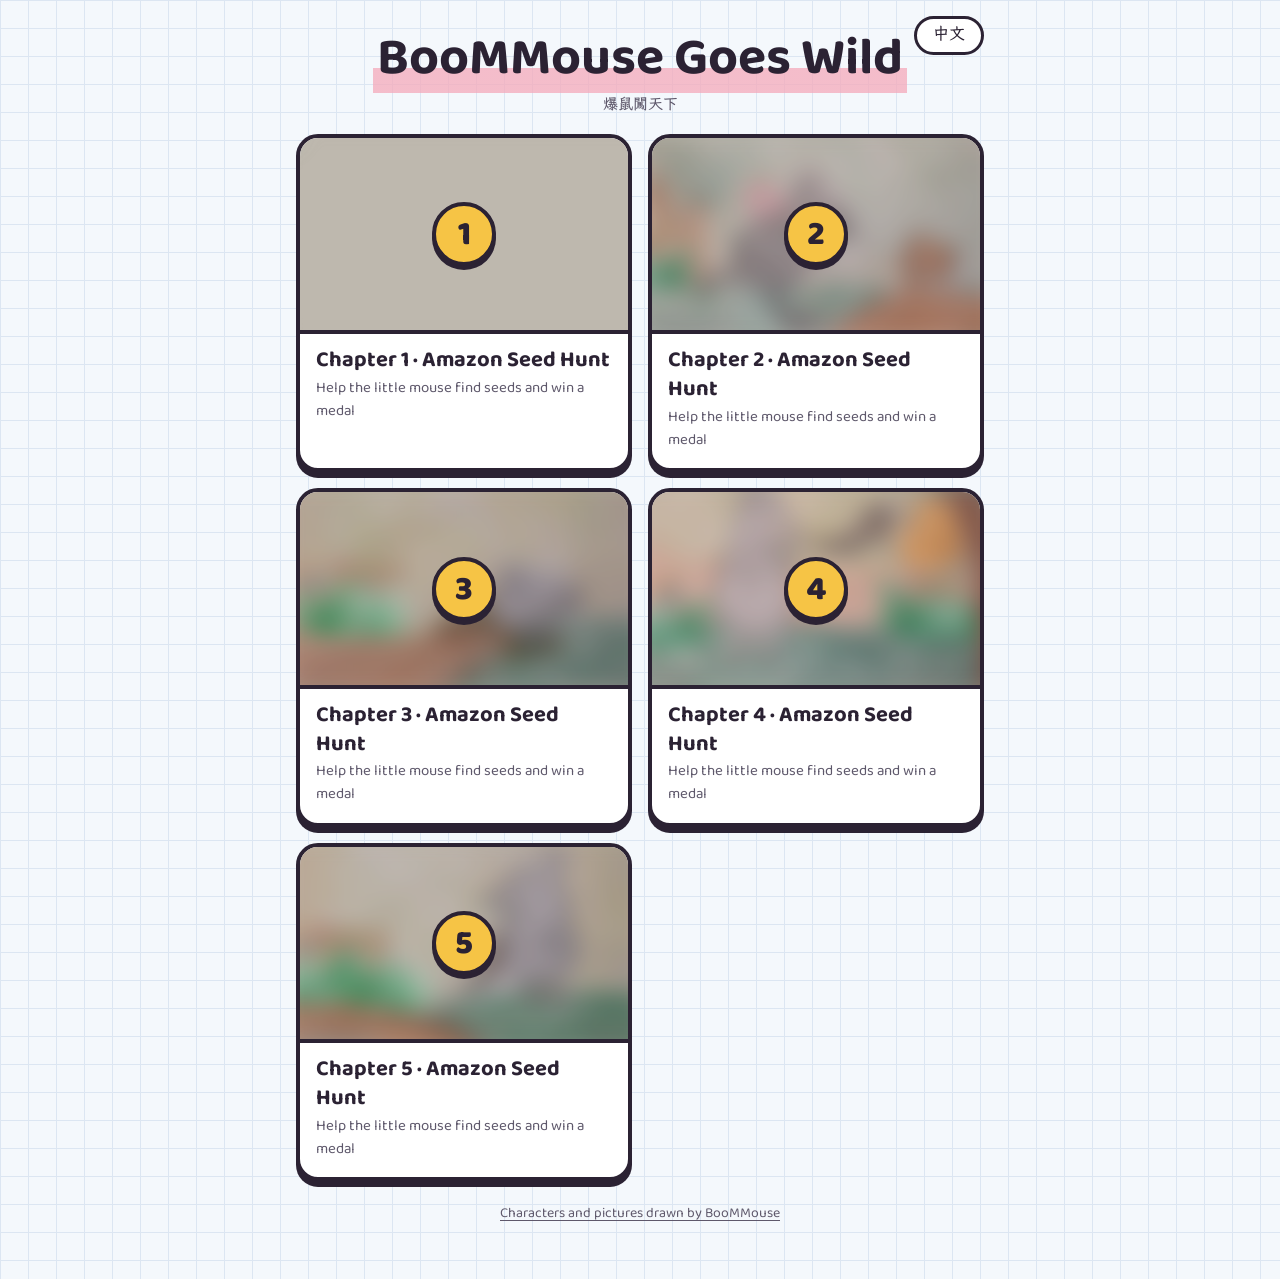
==== index.html @ 5741b4c6 "Add files via upload 初版-少chapter1-amazon" ====
<!doctype html>
<html lang="zh-Hant">
<head>
<meta charset="utf-8">
<meta name="viewport" content="width=device-width, initial-scale=1, viewport-fit=cover">
<title>爆鼠闖天下</title>
<link rel="preconnect" href="https://fonts.googleapis.com">
<link rel="preconnect" href="https://fonts.gstatic.com" crossorigin>
<link rel="stylesheet" href="https://fonts.googleapis.com/css2?family=Baloo+2:wght@600;800&family=LXGW+WenKai+TC:wght@400;700&display=swap">
<style>
  /* 首頁：只列出各章節，點進去玩 */
  :root{
    --paper:#F4F8FC; --grid:#DCE6F2; --card:#FFFFFF; --ink:#2B2233; --ink-soft:#5E586B;
    --sheet:#beb8ae; --cheese:#F6C445; --seed:#F4A9BA;
    --f-hand:"LXGW WenKai TC","PingFang TC","Microsoft JhengHei","Noto Sans TC",system-ui,sans-serif;
    --f-num:"Baloo 2","LXGW WenKai TC",ui-rounded,system-ui,sans-serif;
    color-scheme:light;
  }
  :root:lang(en){ --f-hand:"Baloo 2","LXGW WenKai TC",system-ui,sans-serif; }
  *,*::before,*::after{box-sizing:border-box}
  html,body{margin:0;background:var(--paper)}
  body{
    color:var(--ink); font-family:var(--f-hand); font-size:17px; line-height:1.55; min-height:100vh;
    background-image:linear-gradient(var(--grid) 1px,transparent 1px),linear-gradient(90deg,var(--grid) 1px,transparent 1px);
    background-size:28px 28px;
  }
  main{
    max-width:720px; margin:0 auto; display:flex; flex-direction:column; gap:16px; position:relative;
    padding-block:24px 48px;
    padding-left:max(16px, env(safe-area-inset-left,0px)); padding-right:max(16px, env(safe-area-inset-right,0px));
  }
  header{display:flex;flex-direction:column;align-items:center;text-align:center;gap:4px}
  .hero{width:clamp(100px,24vw,140px);height:auto}
  h1{margin:0;font-size:clamp(34px,9vw,52px);line-height:1.2}
  h1 span{
    background:linear-gradient(transparent 62%, color-mix(in srgb,var(--seed) 75%,transparent) 62%, color-mix(in srgb,var(--seed) 75%,transparent) 92%, transparent 92%);
    padding:0 4px;
  }
  .alt{margin:0;font-family:var(--f-num);font-weight:600;font-size:15px;color:var(--ink-soft)}
  .credit{margin:0;font-size:14px;color:var(--ink-soft);text-align:center}
  .credit a{color:inherit;text-decoration:underline;text-underline-offset:3px;display:inline-block;padding:6px 4px}
  .credit a:focus-visible{outline:3px dashed var(--ink);outline-offset:2px}
  .langBtn{
    position:absolute;top:16px;right:max(16px, env(safe-area-inset-right,0px));
    font:inherit;font-weight:700;font-size:16px;padding:4px 16px;border:3px solid var(--ink);border-radius:999px;
    background:var(--card);color:var(--ink);cursor:pointer;
  }
  .langBtn:focus-visible{outline:3px dashed var(--ink);outline-offset:2px}

  .chapters{display:grid;grid-template-columns:repeat(auto-fill,minmax(260px,1fr));gap:16px}
  .ch{
    display:flex;flex-direction:column;background:var(--card);color:var(--ink);text-decoration:none;
    border:4px solid var(--ink);border-radius:22px;box-shadow:0 6px 0 var(--ink);overflow:hidden;
  }
  a.ch:active{transform:translateY(3px);box-shadow:0 3px 0 var(--ink)}
  a.ch:focus-visible{outline:4px dashed var(--ink);outline-offset:4px}
  .thumb{position:relative;aspect-ratio:5/3;background:var(--sheet);border-bottom:4px solid var(--ink);overflow:hidden}
  .thumb img{display:block;width:100%;height:100%;object-fit:cover;filter:blur(10px);transform:scale(1.15);opacity:.8}
  .badge{
    position:absolute;inset:0;margin:auto;width:64px;height:64px;display:grid;place-items:center;
    border-radius:50%;background:var(--cheese);border:4px solid var(--ink);box-shadow:0 4px 0 var(--ink);
    font-family:var(--f-num);font-weight:800;font-size:34px;line-height:1;padding-top:.08em;
  }
  .info{padding:12px 16px 16px;display:flex;flex-direction:column;gap:2px}
  .info b{font-size:22px;line-height:1.3}
  .info small{font-size:15px;color:var(--ink-soft)}
  .ch.soon{opacity:.6;border-style:dashed;box-shadow:none}
  .ch.soon .thumb{background:var(--grid)}
</style>
</head>
<body>
<main>
  <button class="langBtn" id="langBtn" type="button">English</button>
  <header>
    <img class="hero" src="chapter1-amazon/assets/mouse.png?v=00ee7076" alt="">
    <h1><span data-i18n="title">爆鼠闖天下</span></h1>
    <p class="alt" data-i18n="alt">BooMMouse Goes Wild</p>
  </header>

  <!-- 新章節：複製一張卡片，改 href 和文字；還沒做好的用 div.ch.soon -->
  <section class="chapters">
    <a class="ch" href="chapter1-amazon/index.html">
      <div class="thumb"><img src="chapter1-amazon/assets/reveal.png?v=168866e9" alt=""><span class="badge">1</span></div>
      <div class="info"><b data-i18n="ch1">第一章　亞馬遜吃瓜子</b><small data-i18n="chSub">帶小老鼠吃瓜子，四關過完拿勳章</small></div>
    </a>
    <a class="ch" href="chapter2-amazon/index.html">
      <div class="thumb"><img src="chapter2-amazon/assets/reveal.png?v=fc1c5375" alt=""><span class="badge">2</span></div>
      <div class="info"><b data-i18n="ch2">第二章　亞馬遜吃瓜子</b><small data-i18n="chSub">帶小老鼠吃瓜子，四關過完拿勳章</small></div>
    </a>
    <a class="ch" href="chapter3-amazon/index.html">
      <div class="thumb"><img src="chapter3-amazon/assets/reveal.png?v=168d3d4b" alt=""><span class="badge">3</span></div>
      <div class="info"><b data-i18n="ch3">第三章　亞馬遜吃瓜子</b><small data-i18n="chSub">帶小老鼠吃瓜子，四關過完拿勳章</small></div>
    </a>
    <a class="ch" href="chapter4-amazon/index.html">
      <div class="thumb"><img src="chapter4-amazon/assets/reveal.png?v=08d8a5ff" alt=""><span class="badge">4</span></div>
      <div class="info"><b data-i18n="ch4">第四章　亞馬遜吃瓜子</b><small data-i18n="chSub">帶小老鼠吃瓜子，四關過完拿勳章</small></div>
    </a>
    <a class="ch" href="chapter5-amazon/index.html">
      <div class="thumb"><img src="chapter5-amazon/assets/reveal.png?v=6afbbf56" alt=""><span class="badge">5</span></div>
      <div class="info"><b data-i18n="ch5">第五章　亞馬遜吃瓜子</b><small data-i18n="chSub">帶小老鼠吃瓜子，四關過完拿勳章</small></div>
    </a>
  </section>

  <p class="credit"><a href="https://boommouse.com/" target="_blank" rel="noopener" data-i18n="credit">角色和圖都是 BooMMouse 畫的</a></p>
</main>
<script>
(function(){
  // 和各章節共用同一個語言設定（localStorage boommouse-lang）
  const TEXT = {
    zh: { htmlLang:'zh-Hant', docTitle:'爆鼠闖天下', langBtn:'English',
      title:'爆鼠闖天下', alt:'BooMMouse Goes Wild',
      ch1:'第一章　亞馬遜吃瓜子', ch2:'第二章　亞馬遜吃瓜子', ch3:'第三章　亞馬遜吃瓜子',
      ch4:'第四章　亞馬遜吃瓜子', ch5:'第五章　亞馬遜吃瓜子',
      chSub:'帶小老鼠吃瓜子，四關過完拿勳章', soon:'即將推出',
      credit:'角色和圖都是 BooMMouse 畫的' },
    en: { htmlLang:'en', docTitle:'BooMMouse Goes Wild', langBtn:'中文',
      title:'BooMMouse Goes Wild', alt:'爆鼠闖天下',
      ch1:'Chapter 1 · Amazon Seed Hunt', ch2:'Chapter 2 · Amazon Seed Hunt', ch3:'Chapter 3 · Amazon Seed Hunt',
      ch4:'Chapter 4 · Amazon Seed Hunt', ch5:'Chapter 5 · Amazon Seed Hunt',
      chSub:'Help the little mouse find seeds and win a medal', soon:'Coming soon',
      credit:'Characters and pictures drawn by BooMMouse' }
  };
  const store = {
    get(k){ try{ return localStorage.getItem(k); }catch(e){ return null; } },
    set(k,v){ try{ localStorage.setItem(k,v); }catch(e){} }
  };
  let lang = store.get('boommouse-lang') || 'en'; // 還沒選過語言時預設英文
  function apply(){
    const t = TEXT[lang];
    document.documentElement.lang = t.htmlLang; document.title = t.docTitle;
    document.getElementById('langBtn').textContent = t.langBtn;
    document.querySelectorAll('[data-i18n]').forEach(el => el.textContent = t[el.dataset.i18n]);
  }
  document.getElementById('langBtn').addEventListener('click', () => {
    lang = lang === 'zh' ? 'en' : 'zh'; store.set('boommouse-lang', lang); apply();
  });
  apply();
})();
</script>
</body>
</html>
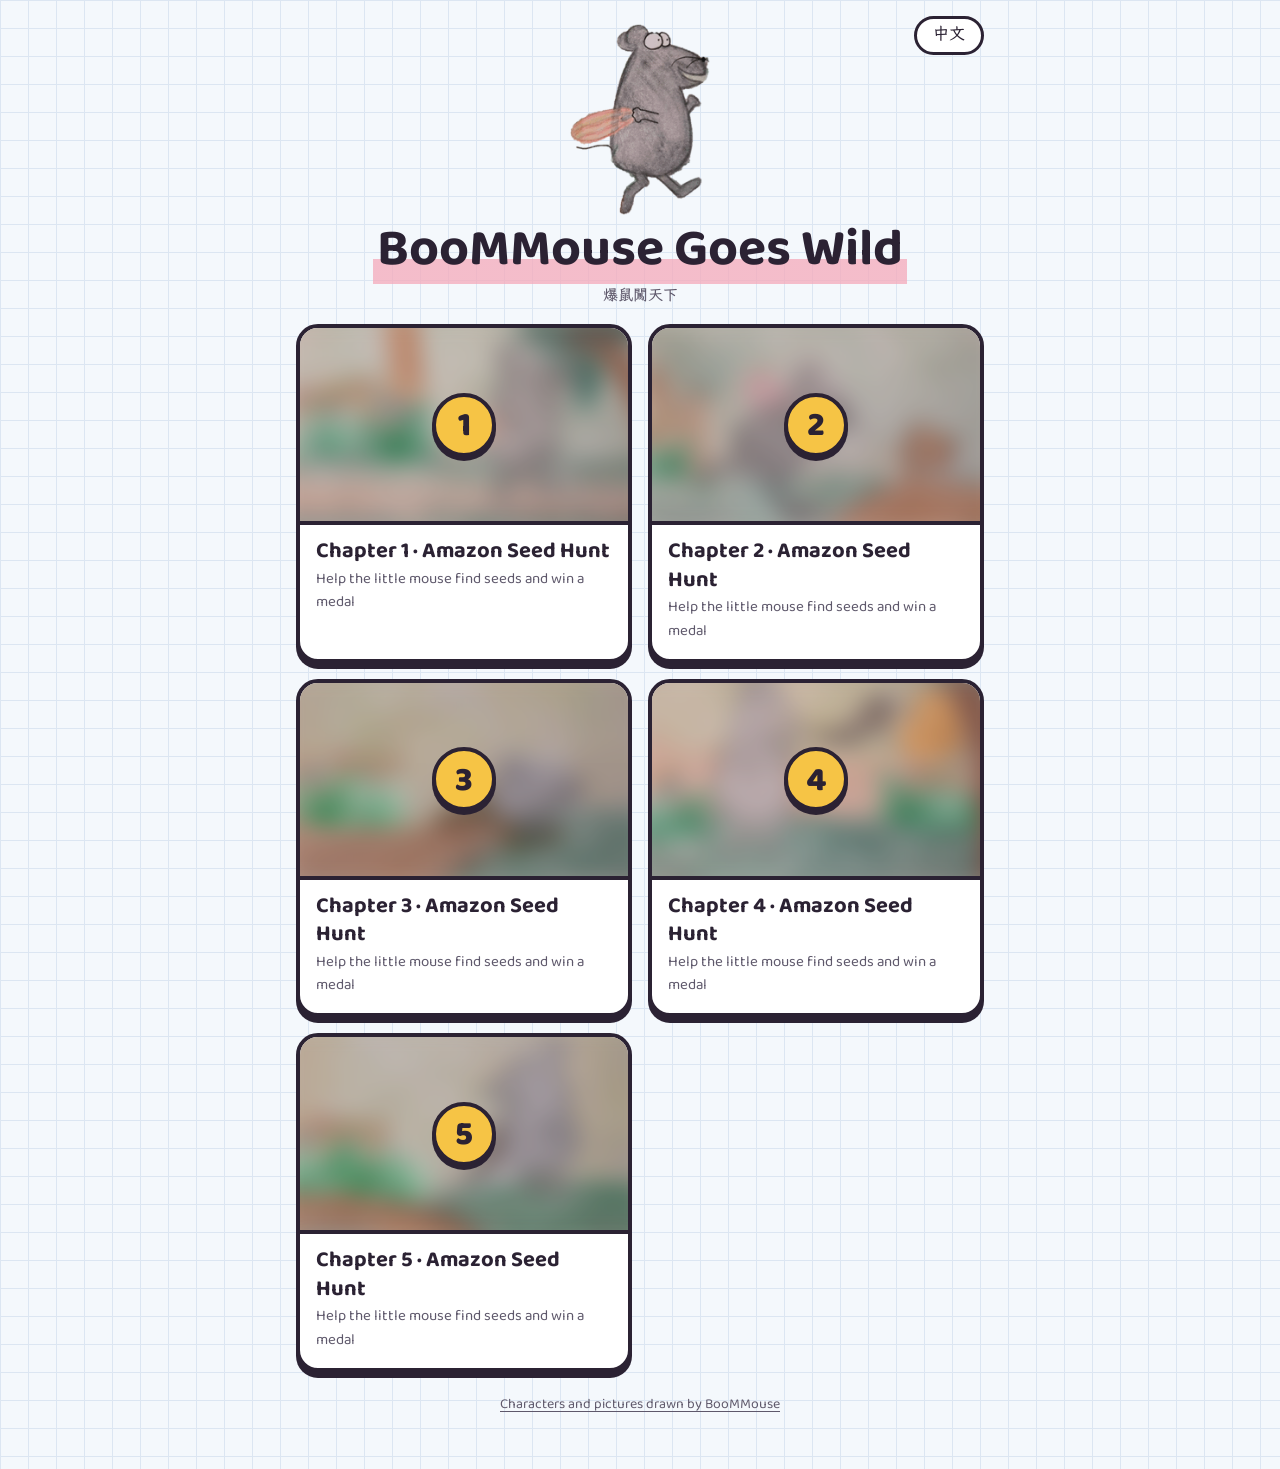
==== commit e99c0432: "Add files via upload 調整語系" ====
--- a/index.html
+++ b/index.html
@@ -124,7 +124,8 @@
     get(k){ try{ return localStorage.getItem(k); }catch(e){ return null; } },
     set(k,v){ try{ localStorage.setItem(k,v); }catch(e){} }
   };
-  let lang = store.get('boommouse-lang') || 'en'; // 還沒選過語言時預設英文
+  let lang = store.get('boommouse-lang') ||  // 還沒選過語言時：裝置是中文就用中文，其他用英文
+    (/^zh/i.test((navigator.languages && navigator.languages[0]) || navigator.language || '') ? 'zh' : 'en');
   function apply(){
     const t = TEXT[lang];
     document.documentElement.lang = t.htmlLang; document.title = t.docTitle;
